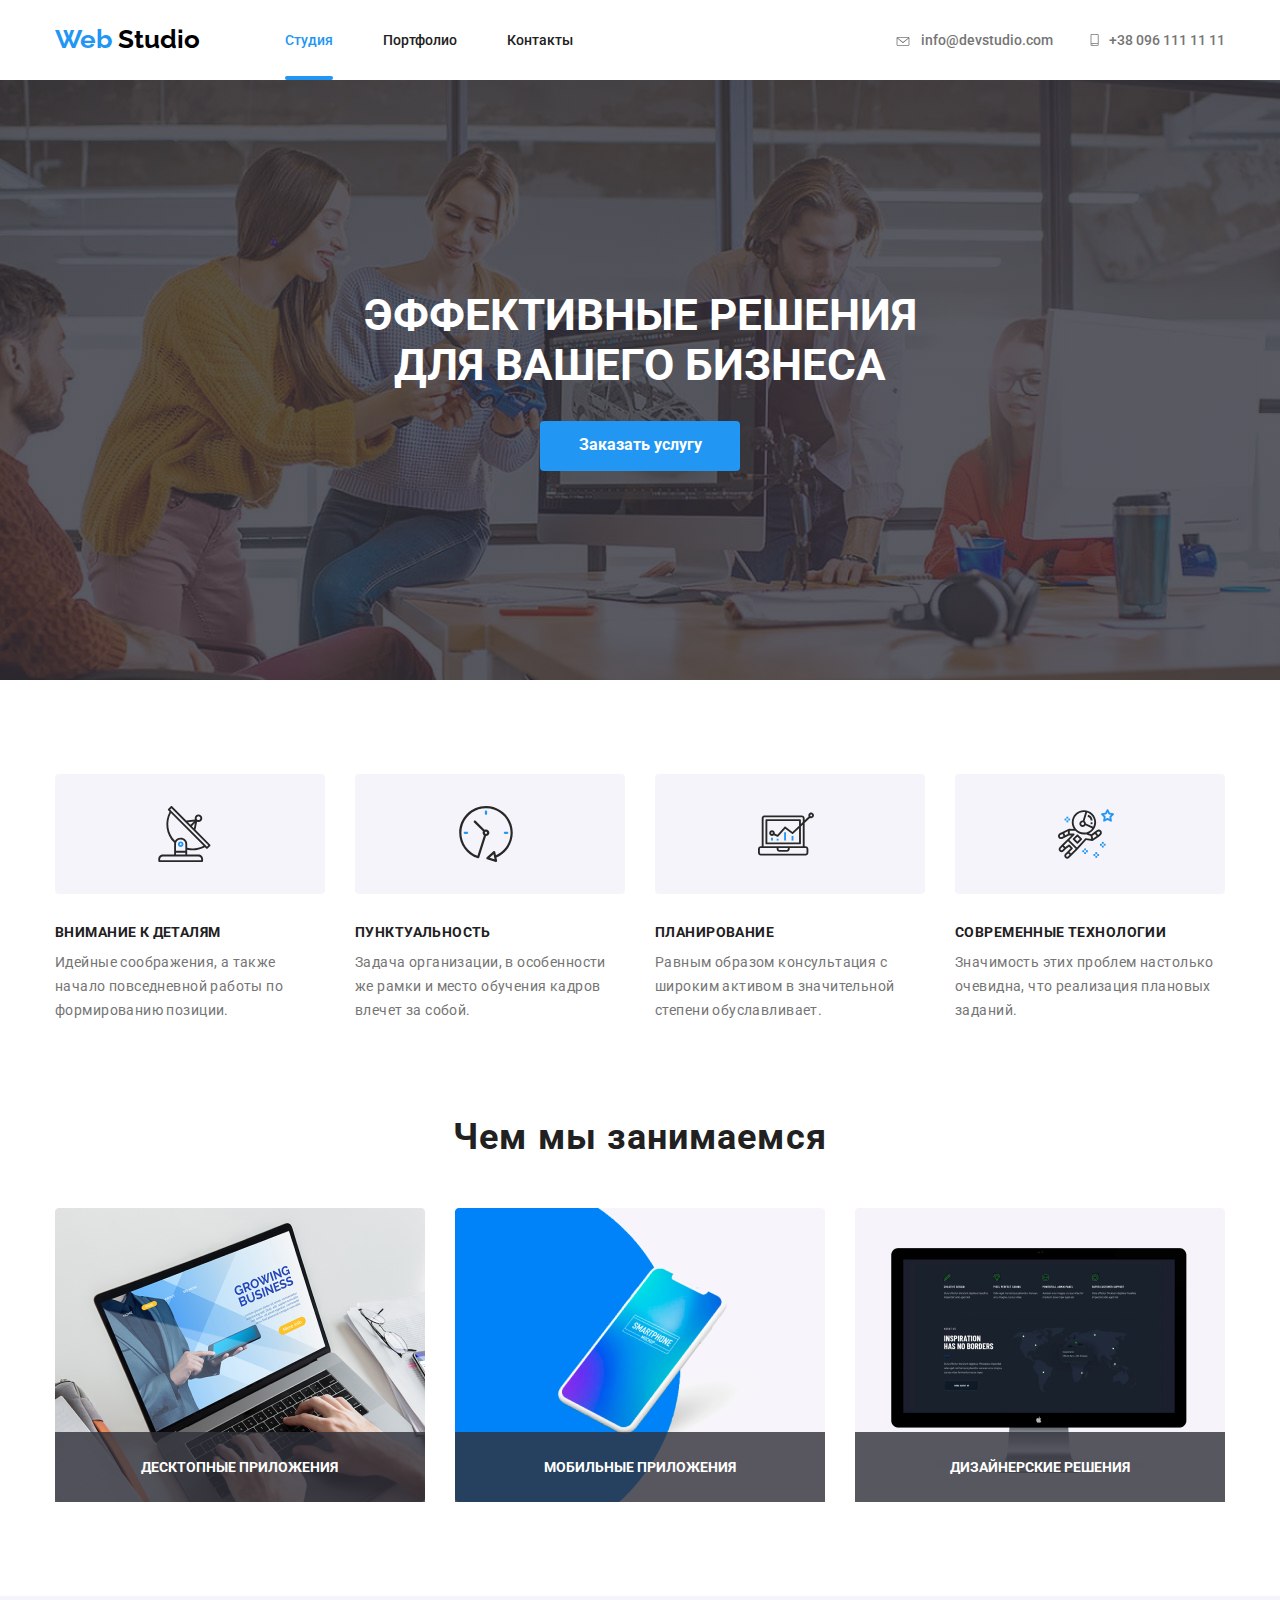
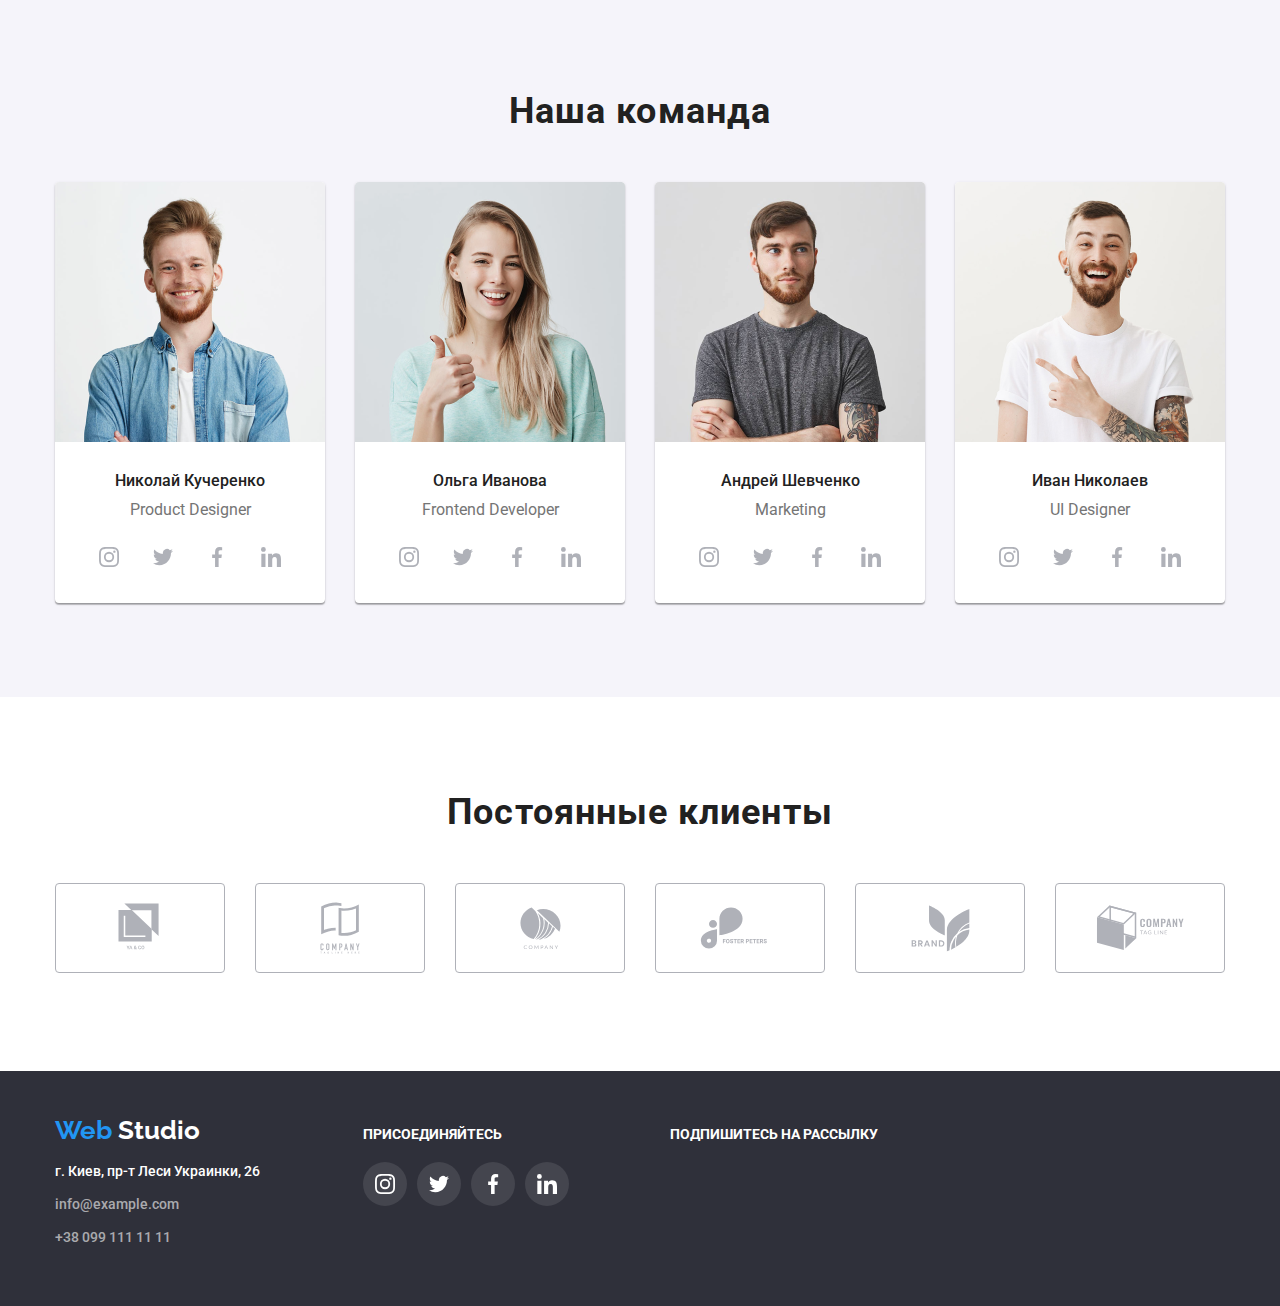
==== index.html @ 74bfdd00 "hw-5" ====
<!DOCTYPE html>
<html lang="en">
  <head>
    <meta charset="UTF-8" />
    <meta name="viewport" content="width=device-width, initial-scale=1.0" />
    <title>Web Studio v.1</title>
    <link rel="stylesheet" href="./css/normalize.css" />
    <link rel="stylesheet" href="./css/styles.css" />
    <link
      href="https://fonts.googleapis.com/css2?family=Raleway:wght@700&family=Roboto:wght@400;500;700&display=swap"
      rel="stylesheet"
    />
  </head>
  <body>
    <header>
      <div class="container">
        <a class="logo" href="./index.html">Web <span>Studio</span></a>
        <nav>
          <ul class="header-menu-list">
            <li class="header-menu-listitem">
              <a class="actual-page" href="./index.html">Студия</a>
            </li>
            <li class="header-menu-listitem">
              <a href="./portfolio.html">Портфолио</a>
            </li>
            <li class="header-menu-listitem"><a href="">Контакты</a></li>
          </ul>
        </nav>
        <address class="header-contacts-list">
          <ul class="header-contacts-list">
            <li class="header-contacts-listitem">
              <a href="mailto:info@devstudio.com"
                ><svg class="header-adress-icon">
                  <use href="./img/sprite.svg#envelope" y="3"></use>
                </svg>
                info@devstudio.com</a
              >
            </li>
            <li class="header-contacts-listitem">
              <a href="tel:+380961111111"
                ><svg class="header-adress-icon">
                  <use href="./img/sprite.svg#smartphone" x="6"></use>
                </svg>
                +38 096 111 11 11</a
              >
            </li>
          </ul>
        </address>
      </div>
    </header>
    <main>
      <section>
        <div class="mainimage">
          <h1>эффективные решения для вашего бизнеса</h1>
          <button>
            Заказать услугу
          </button>
        </div>
      </section>
      <section>
        <h2 class="visually-hidden">Наши преимущества</h2>
        <div class="container container-padding">
          <ul class="our-benefits-list">
            <li class="our-benefits-listitem">
              <div>
                <svg class="our-benefits-icon">
                  <use href="./img/sprite.svg#antenna1"></use>
                </svg>
              </div>
              <h3>Внимание к деталям</h3>
              <p>
                Идейные соображения, а также начало повседневной работы по
                формированию позиции.
              </p>
            </li>
            <li class="our-benefits-listitem">
              <div>
                <svg class="our-benefits-icon">
                  <use href="./img/sprite.svg#clock1"></use>
                </svg>
              </div>
              <h3>Пунктуальность</h3>
              <p>
                Задача организации, в особенности же рамки и место обучения
                кадров влечет за собой.
              </p>
            </li>
            <li class="our-benefits-listitem">
              <div>
                <svg class="our-benefits-icon">
                  <use href="./img/sprite.svg#diagram1"></use>
                </svg>
              </div>
              <h3>Планирование</h3>
              <p>
                Равным образом консультация с широким активом в значительной
                степени обуславливает.
              </p>
            </li>
            <li class="our-benefits-listitem">
              <div>
                <svg class="our-benefits-icon">
                  <use href="./img/sprite.svg#astronaut1"></use>
                </svg>
              </div>
              <h3>Современные технологии</h3>
              <p>
                Значимость этих проблем настолько очевидна, что реализация
                плановых заданий.
              </p>
            </li>
          </ul>
        </div>
      </section>
      <section>
        <div class="container container-padding cropped-container">
          <h2>Чем мы занимаемся</h2>
          <ul class="what-we-do-list">
            <li class="what-we-do-list-item">
              <h3 class="what-we-do-list-header">Десктопные приложения</h3>
            </li>
            <li class="what-we-do-list-item">
              <h3 class="what-we-do-list-header">Мобильные приложения</h3>
            </li>
            <li class="what-we-do-list-item">
              <h3 class="what-we-do-list-header">Дизайнерские решения</h3>
            </li>
          </ul>
        </div>
      </section>
      <section class="our-team-section">
        <div class="container container-padding">
          <h2>Наша команда</h2>
          <ul class="our-team-list">
            <li class="our-team-list-item">
              <img src="./img/our-team-img-1.png" alt="Николай Кучеренко" />
              <h4 class="our-team-list-name">Николай Кучеренко</h4>
              <p class="our-team-list-role">Product Designer</p>
              <ul class="our-team-list-item-social">
                <li>
                  <a href="" class="social">
                    <svg class="our-team-social-icon">
                      <use href="./img/sprite.svg#instagram"></use>
                    </svg>
                  </a>
                </li>
                <li>
                  <a href="" class="social">
                    <svg class="our-team-social-icon">
                      <use href="./img/sprite.svg#twitter"></use>
                    </svg>
                  </a>
                </li>
                <li>
                  <a href="" class="social">
                    <svg class="our-team-social-icon">
                      <use href="./img/sprite.svg#facebook"></use>
                    </svg>
                  </a>
                </li>
                <li>
                  <a href="" class="social">
                    <svg class="our-team-social-icon">
                      <use href="./img/sprite.svg#linkedin"></use>
                    </svg>
                  </a>
                </li>
              </ul>
            </li>
            <li class="our-team-list-item">
              <img src="./img/our-team-img-2.png" alt="Ольга Иванова" />
              <h4 class="our-team-list-name">Ольга Иванова</h4>
              <p class="our-team-list-role">Frontend Developer</p>
              <ul class="our-team-list-item-social">
                <li>
                  <a href="" class="social">
                    <svg class="our-team-social-icon">
                      <use href="./img/sprite.svg#instagram"></use>
                    </svg>
                  </a>
                </li>
                <li>
                  <a href="" class="social">
                    <svg class="our-team-social-icon">
                      <use href="./img/sprite.svg#twitter"></use>
                    </svg>
                  </a>
                </li>
                <li>
                  <a href="" class="social">
                    <svg class="our-team-social-icon">
                      <use href="./img/sprite.svg#facebook"></use>
                    </svg>
                  </a>
                </li>
                <li>
                  <a href="" class="social">
                    <svg class="our-team-social-icon">
                      <use href="./img/sprite.svg#linkedin"></use>
                    </svg>
                  </a>
                </li>
              </ul>
            </li>
            <li class="our-team-list-item">
              <img src="./img/our-team-img-3.png" alt="Андрей Шевченко" />
              <h4 class="our-team-list-name">Андрей Шевченко</h4>
              <p class="our-team-list-role">Marketing</p>
              <ul class="our-team-list-item-social">
                <li>
                  <a href="" class="social">
                    <svg class="our-team-social-icon">
                      <use href="./img/sprite.svg#instagram"></use>
                    </svg>
                  </a>
                </li>
                <li>
                  <a href="" class="social">
                    <svg class="our-team-social-icon">
                      <use href="./img/sprite.svg#twitter"></use>
                    </svg>
                  </a>
                </li>
                <li>
                  <a href="" class="social">
                    <svg class="our-team-social-icon">
                      <use href="./img/sprite.svg#facebook"></use>
                    </svg>
                  </a>
                </li>
                <li>
                  <a href="" class="social">
                    <svg class="our-team-social-icon">
                      <use href="./img/sprite.svg#linkedin"></use>
                    </svg>
                  </a>
                </li>
              </ul>
            </li>
            <li class="our-team-list-item">
              <img src="./img/our-team-img-4.png" alt="Иван Николаев" />
              <h4 class="our-team-list-name">Иван Николаев</h4>
              <p class="our-team-list-role">UI Designer</p>
              <ul class="our-team-list-item-social">
                <li>
                  <a href="" class="social">
                    <svg class="our-team-social-icon">
                      <use href="./img/sprite.svg#instagram"></use>
                    </svg>
                  </a>
                </li>
                <li>
                  <a href="" class="social">
                    <svg class="our-team-social-icon">
                      <use href="./img/sprite.svg#twitter"></use>
                    </svg>
                  </a>
                </li>
                <li>
                  <a href="" class="social">
                    <svg class="our-team-social-icon">
                      <use href="./img/sprite.svg#facebook"></use>
                    </svg>
                  </a>
                </li>
                <li>
                  <a href="" class="social">
                    <svg class="our-team-social-icon">
                      <use href="./img/sprite.svg#linkedin"></use>
                    </svg>
                  </a>
                </li>
              </ul>
            </li>
          </ul>
        </div>
      </section>
      <section>
        <div class="container container-padding">
          <h2>Постоянные клиенты</h2>
          <ul class="our-clients-list">
            <li class="our-clients-listitem">
              <a href="">
                <svg class="our-clients-icon">
                  <use href="./img/sprite.svg#Client1"></use>
                </svg>
              </a>
            </li>
            <li class="our-clients-listitem">
              <a href="">
                <svg class="our-clients-icon">
                  <use href="./img/sprite.svg#Client2"></use>
                </svg>
              </a>
            </li>
            <li class="our-clients-listitem">
              <a href="">
                <svg class="our-clients-icon">
                  <use href="./img/sprite.svg#Client3"></use>
                </svg>
              </a>
            </li>
            <li class="our-clients-listitem">
              <a href="">
                <svg class="our-clients-icon">
                  <use href="./img/sprite.svg#Client4"></use>
                </svg>
              </a>
            </li>
            <li class="our-clients-listitem">
              <a href="">
                <svg class="our-clients-icon">
                  <use href="./img/sprite.svg#Client5"></use>
                </svg>
              </a>
            </li>
            <li class="our-clients-listitem">
              <a href="">
                <svg class="our-clients-icon">
                  <use href="./img/sprite.svg#Client6"></use>
                </svg>
              </a>
            </li>
          </ul>
        </div>
      </section>
    </main>
    <footer>
      <div class="container">
        <div class="footer-list">
          <div>
            <a class="footer-logo" href="./index.html"
              >Web <span>Studio</span></a
            >
            <address>
              <ul class="footer-contacts-list">
                <li>г. Киев, пр-т Леси Украинки, 26</li>
                <li><a href="mailto:info@example.com">info@example.com</a></li>
                <li><a href="tel:+380991111111">+38 099 111 11 11</a></li>
              </ul>
            </address>
          </div>
          <div>
            <p class="footer-list-item">присоединяйтесь</p>
            <ul class="footer-social">
              <li>
                <a href="" class="social">
                  <svg class="footer-icon">
                    <use href="./img/sprite.svg#instagram"></use>
                  </svg>
                </a>
              </li>
              <li>
                <a href="" class="social">
                  <svg class="footer-icon">
                    <use href="./img/sprite.svg#twitter"></use>
                  </svg>
                </a>
              </li>
              <li>
                <a href="" class="social">
                  <svg class="footer-icon">
                    <use href="./img/sprite.svg#facebook"></use>
                  </svg>
                </a>
              </li>
              <li>
                <a href="" class="social">
                  <svg class="footer-icon">
                    <use href="./img/sprite.svg#linkedin"></use>
                  </svg>
                </a>
              </li>
            </ul>
          </div>
          <div>
            <p class="footer-list-item">Подпишитесь на рассылку</p>
          </div>
        </div>
      </div>
    </footer>
  </body>
</html>
---- css/styles.css ----
:root {
  --main-color: #2196f3;
  --black-color: #000000;
  --icon-black-color: #282828;
  --white-color: #ffffff;
  --text-color: #757575;
  --title-color: #212121;
  --social-icon-color: #afb1b8;
  --overlay-color: rgba(47, 48, 58, 0.8);
  --transition-fuction: 2s cubic-bezier(0.4, 0, 0.2, 1);
}
* {
  padding: 0px;
  margin: 0px;
}
a {
  text-decoration: none;
}
li {
  list-style: none;
}
img {
  display: block;
}
header > div {
  display: flex;
  align-items: center;
}
.header-adress-icon {
  margin-right: 10px;
  width: 16px;
  height: 16px;
}
.logo {
  color: var(--main-color);
  font-family: "Raleway", sans-serif;
  font-weight: 700;
  font-size: 26px;
}
.logo > span {
  color: var(--black-color);
}
.header-menu-list {
  display: flex;
  margin-left: 85px;
}
.header-menu-listitem {
  display: block;
}
.header-menu-list a {
  color: var(--title-color);
  font-family: "Roboto", sans-serif;
  font-weight: 500;
  font-size: 14px;
  transition: var(--transition-fuction);
  position: relative;
  display: flex;
  padding: 32px 0px;
}
.header-menu-list :not(:first-child) {
  margin-left: 50px;
}
.header-menu-list a:hover,
.header-menu-list a:focus {
  color: var(--main-color);
}
.header-menu-list .actual-page {
  color: var(--main-color);
}
.actual-page:after {
  content: "";
  width: 100%;
  background: var(--main-color);
  border-radius: 2px;
  height: 4px;
  position: absolute;
  bottom: 0px;
}
.header-contacts-list {
  display: flex;
  margin-left: auto;
}
.header-contacts-list a {
  color: var(--text-color);
  font-family: "Roboto", sans-serif;
  font-weight: 500;
  font-size: 14px;
  font-style: normal;
  transition: var(--transition-fuction);
  fill: var(--text-color);
}
.header-adress-icon {
  width: 16px;
  height: 12px;
}
.header-contacts-list a:hover,
.header-contacts-list a:focus {
  color: var(--main-color);
  fill: var(--main-color);
}
.header-contacts-list li:not(:first-child) {
  margin-left: 30px;
}
.header-contacts-listitem a {
  display: flex;
  align-items: center;
}
.container {
  width: 1170px;
  margin: 0px auto 0px;
}
.container-padding {
  padding: 94px 0px 94px;
}
.mainimage {
  background: linear-gradient(var(--overlay-color), var(--overlay-color)),
    url("../img/Header-img-condensed.jpg") no-repeat center;
  display: flex;
  flex-direction: column;
  align-items: center;
  justify-content: center;
  height: 600px;
  max-width: 1600px;
  margin-right: auto;
  margin-left: auto;
}
h1 {
  color: var(--white-color);
  font-family: "Roboto", sans-serif;
  font-weight: 700;
  font-size: 44px;
  text-transform: uppercase;
  margin-bottom: 30px;
  width: 650px;
  text-align: center;
}
.mainimage > button {
  background-color: var(--main-color);
  color: var(--white-color);
  font-family: "Roboto", sans-serif;
  font-weight: 700;
  font-size: 16px;
  width: 200px;
  height: 50px;
  border-width: 0px;
  border-radius: 4px;
}
.our-benefits-list {
  color: var(--text-color);
  font-family: "Roboto", sans-serif;
  font-weight: 400;
  font-size: 14px;
  letter-spacing: 0.03em;
  display: flex;
}
.our-benefits-listitem {
  width: calc((100% - 30px * 3) / 4);
}
.our-benefits-listitem div {
  display: flex;
  justify-content: center;
  align-items: center;
  background-color: #f5f4fa;
  border-radius: 4px;
  height: 120px;
}
.our-benefits-listitem:not(:last-child) {
  margin-right: 30px;
}
.our-benefits-listitem p {
  line-height: 24px;
}
.our-benefits-list h3 {
  color: var(--title-color);
  font-family: "Roboto", sans-serif;
  font-weight: 700;
  font-size: 14px;
  text-transform: uppercase;
  margin-top: 30px;
  margin-bottom: 10px;
}
.our-benefits-icon {
  width: 64px;
  height: 64px;
}
section h2 {
  color: var(--title-color);
  font-family: "Roboto", sans-serif;
  font-weight: 700;
  font-size: 36px;
  margin-bottom: 50px;
  line-height: 42px;
  text-align: center;
  letter-spacing: 0.03em;
}
.cropped-container {
  padding-top: 0px;
}
.what-we-do-list {
  display: flex;
}
.what-we-do-list-item {
  width: calc((100% - 30px * 2) / 3);
  display: flex;
  align-items: flex-end;
  height: 294px;
}
.what-we-do-list-item:nth-child(1) {
  background: url("../img/img1.jpg") no-repeat;
}
.what-we-do-list-item:nth-child(2) {
  background: url("../img/img2.jpg") no-repeat;
}
.what-we-do-list-item:nth-child(3) {
  background: url("../img/img3.jpg") no-repeat;
}
.what-we-do-list-item:not(:last-child) {
  margin-right: 30px;
}
.what-we-do-list-header {
  color: var(--white-color);
  font-family: "Roboto", sans-serif;
  font-weight: 700;
  font-size: 14px;
  text-transform: uppercase;
  text-align: center;
  line-height: 70px;
  background-color: var(--overlay-color);
  flex-basis: 100%;
}
.our-team-section {
  background-color: #f5f4fa;
}
.our-team h2 {
  margin-top: 0px;
  padding-top: 94px;
  margin-bottom: 50;
  line-height: 42px;
  text-align: center;
  letter-spacing: 0.03em;
}
.our-team-list,
.our-team-list-item-social {
  display: flex;
}
.our-team-list-item {
  width: calc((100% - 30px * 3) / 4);
  background-color: var(--white-color);
  box-shadow: 0px 2px 1px rgba(0, 0, 0, 0.2), 0px 1px 1px rgba(0, 0, 0, 0.14),
    0px 1px 3px rgba(0, 0, 0, 0.12);
  border-radius: 4px;
}
.our-team-list-item:not(:last-child) {
  margin-right: 30px;
}
.our-team-list-item h4 {
  color: var(--title-color);
  font-family: "Roboto", sans-serif;
  font-weight: 500;
  font-size: 16px;
  margin: 30px 0px 0px;
  text-align: center;
}
.our-team-list-item img {
  width: 100%;
}
.our-team-list-item p {
  color: var(--text-color);
  font-family: "Roboto", sans-serif;
  font-weight: 400;
  font-size: 16px;
  margin: 10px 0px 0px;
  text-align: center;
}
.our-team-list-item-social {
  justify-content: space-between;
  padding: 16px 32px 24px;
}
.our-team-social-icon,
.footer-icon {
  height: 44px;
  width: 44px;
}
.social {
  display: block;
  height: 44px;
  fill: var(--social-icon-color);
  border-radius: 50%;
  transition: var(--transition-fuction);
}
.social:hover,
.social:focus {
  fill: var(--white-color);
  background: var(--main-color);
}
.our-clients h2 {
  padding-top: 94px;
  margin-top: 0px;
  margin-bottom: 50px;
  line-height: 42px;
  text-align: center;
  letter-spacing: 0.03em;
}
.our-clients-list {
  display: flex;
}
.our-clients-listitem:not(:last-child) {
  margin-right: 30px;
}
.our-clients-listitem {
  width: calc((100% - 30px * 5) / 6);
}
.our-clients-icon:hover,
.our-clients-icon:focus {
  fill: var(--main-color);
  border-color: var(--main-color);
}
.our-clients-icon {
  width: 170px;
  height: 90px;
  fill: var(--social-icon-color);
  border: 1px solid var(--social-icon-color);
  border-radius: 4px;
  transition: var(--transition-fuction);
}
footer {
  background-color: #2f303a;
  padding: 45px 0px 60px;
}
.footer-list,
.footer-social {
  display: flex;
}
.footer-list {
  align-items: baseline;
}
.footer-social {
  margin-top: 20px;
}
.footer-social a {
  background: rgba(255, 255, 255, 0.1);
  fill: var(--white-color);
}
.footer-social > li:not(:last-child) {
  margin-right: 10px;
}
.footer-list > div:not(:last-child) {
  width: calc((100% - 60px) / 4);
  margin-right: 30px;
}
.footer-list > div:last-child {
  width: calc((100% - 60px) / 2);
}
.footer-logo {
  color: var(--main-color);
  font-family: "Raleway", sans-serif;
  font-weight: 700;
  font-size: 26px;
}
.footer-logo > span {
  color: var(--white-color);
}
.footer-contacts-list a {
  color: var(--white-color);
  font-family: "Roboto", sans-serif;
  font-weight: 500;
  font-size: 14px;
  font-style: normal;
}
.footer-contacts-list li {
  color: var(--white-color);
  font-family: "Roboto", sans-serif;
  font-weight: 500;
  font-size: 14px;
  font-style: normal;
  padding-top: 17px;
}
.footer-contacts-list li:not(:first-child) a {
  color: rgba(255, 255, 255, 0.6);
}
.footer-list-item {
  color: var(--white-color);
  font-family: "Roboto", sans-serif;
  font-weight: 700;
  font-size: 14px;
  text-transform: uppercase;
}
.visually-hidden {
  position: absolute;
  width: 1px;
  height: 1px;
  margin: -1px;
  border: 0;
  padding: 0;
  clip: rect(0 0 0 0);
  overflow: hidden;
}
.secondari-nav {
  padding: 0px 400px 50px;
}
.secondari-nav-list {
  display: flex;
  justify-content: center;
}
.secondary-nav-listitem:not(:last-child) {
  margin-right: 8px;
}
.secondary-nav-listitem a {
  display: inline-block;
  font-family: "Roboto", sans-serif;
  font-weight: 500;
  font-size: 16px;
  line-height: 38px;
  height: 38px;
  background-color: #f5f4fa;
  border-radius: 4px;
  padding: 0px 22px 0px;
  color: var(--title-color);
  transition: var(--transition-fuction);
}
.secondary-nav-listitem a:hover,
.secondary-nav-listitem a:focus {
  background-color: var(--main-color);
  color: var(--white-color);
}
.portfolio {
  padding: 94px 0px 94px;
  border-top: 1px solid #ececec;
}
.portfolio-list {
  display: flex;
  flex-wrap: wrap;
}
.portfolio-list li {
  width: calc((100% - 60px) / 3);
  border: 1px solid #eeeeee;
  margin-bottom: 30px;
}
.portfolio-list > li:not(:nth-child(3n)) {
  margin-right: 30px;
}
.portfolio-list > li:nth-last-child(-n + 3) {
  margin-bottom: 0px;
}
.portfolio-listitem {
  position: relative;
  overflow: hidden;
  transition: var(--transition-fuction);
}
.hover-text {
  background: rgba(33, 150, 243, 0.9);
  color: var(--white-color);
  font-family: "Roboto", sans-serif;
  font-weight: 400;
  font-size: 18px;
  line-height: 28px;
  height: 100%;
  padding: 63px 24px;
  margin-top: 294px;
  position: absolute;
  z-index: 0;
  transition: var(--transition-fuction);
}
.portfolio-listitem:hover,
.portfolio-listitem:focus {
  box-shadow: 1px 4px 6px rgba(0, 0, 0, 0.16), 0px 4px 4px rgba(0, 0, 0, 0.06),
    0px 1px 1px rgba(0, 0, 0, 0.12);
}
.portfolio-listitem:hover .hover-text,
.portfolio-listitem:focus .hover-text {
  margin-top: 0px;
}
.portfolio-listitem-div {
  padding: 20px 24px 20px;
  position: relative;
  background: var(--white-color);
  z-index: 1;
}
.portfolio-listitem-div > h4 {
  color: var(--title-color);
  font-family: "Roboto", sans-serif;
  font-weight: 700;
  font-size: 18px;
  line-height: 36px;
}
.portfolio-listitem-div > h4 + p {
  color: var(--text-color);
  font-family: "Roboto", sans-serif;
  font-weight: 400;
  font-size: 16px;
  line-height: 30px;
  margin-top: 4px;
}
.portfolio-listitem img {
  width: 100%;
}
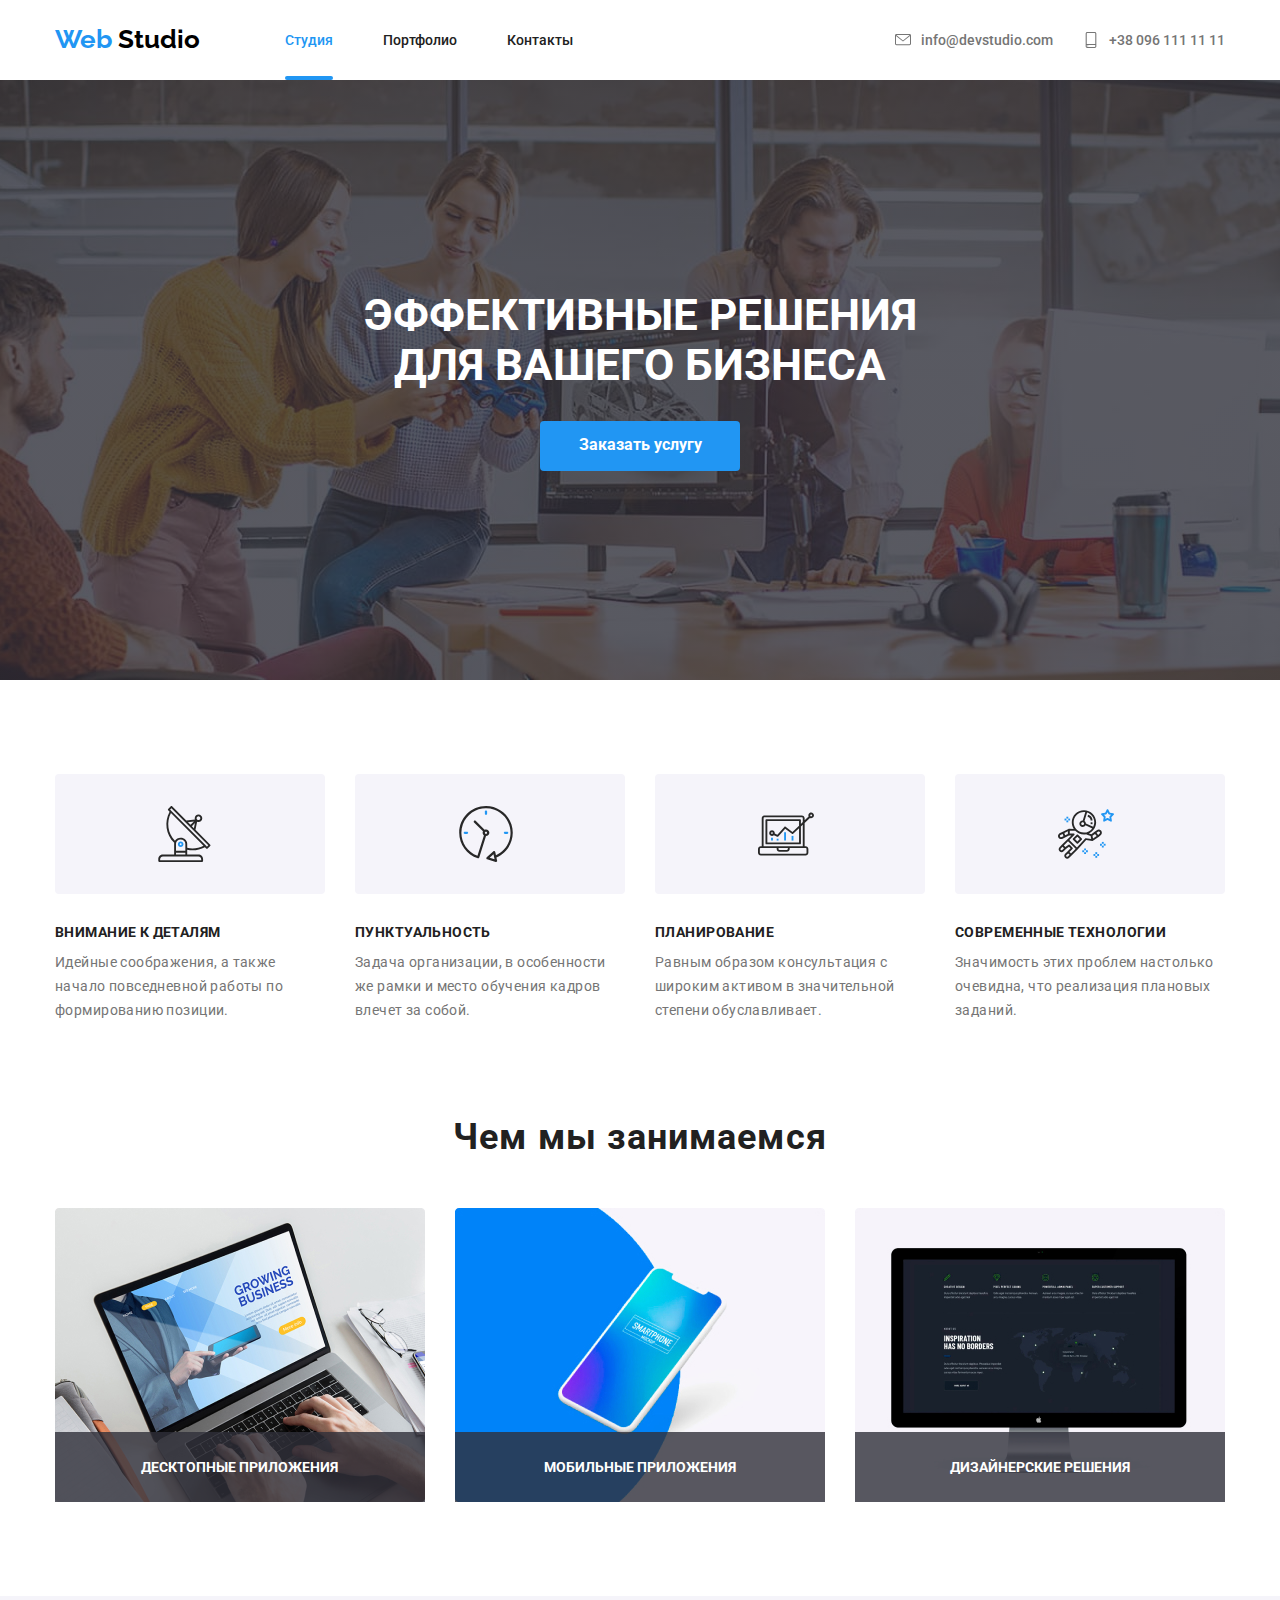
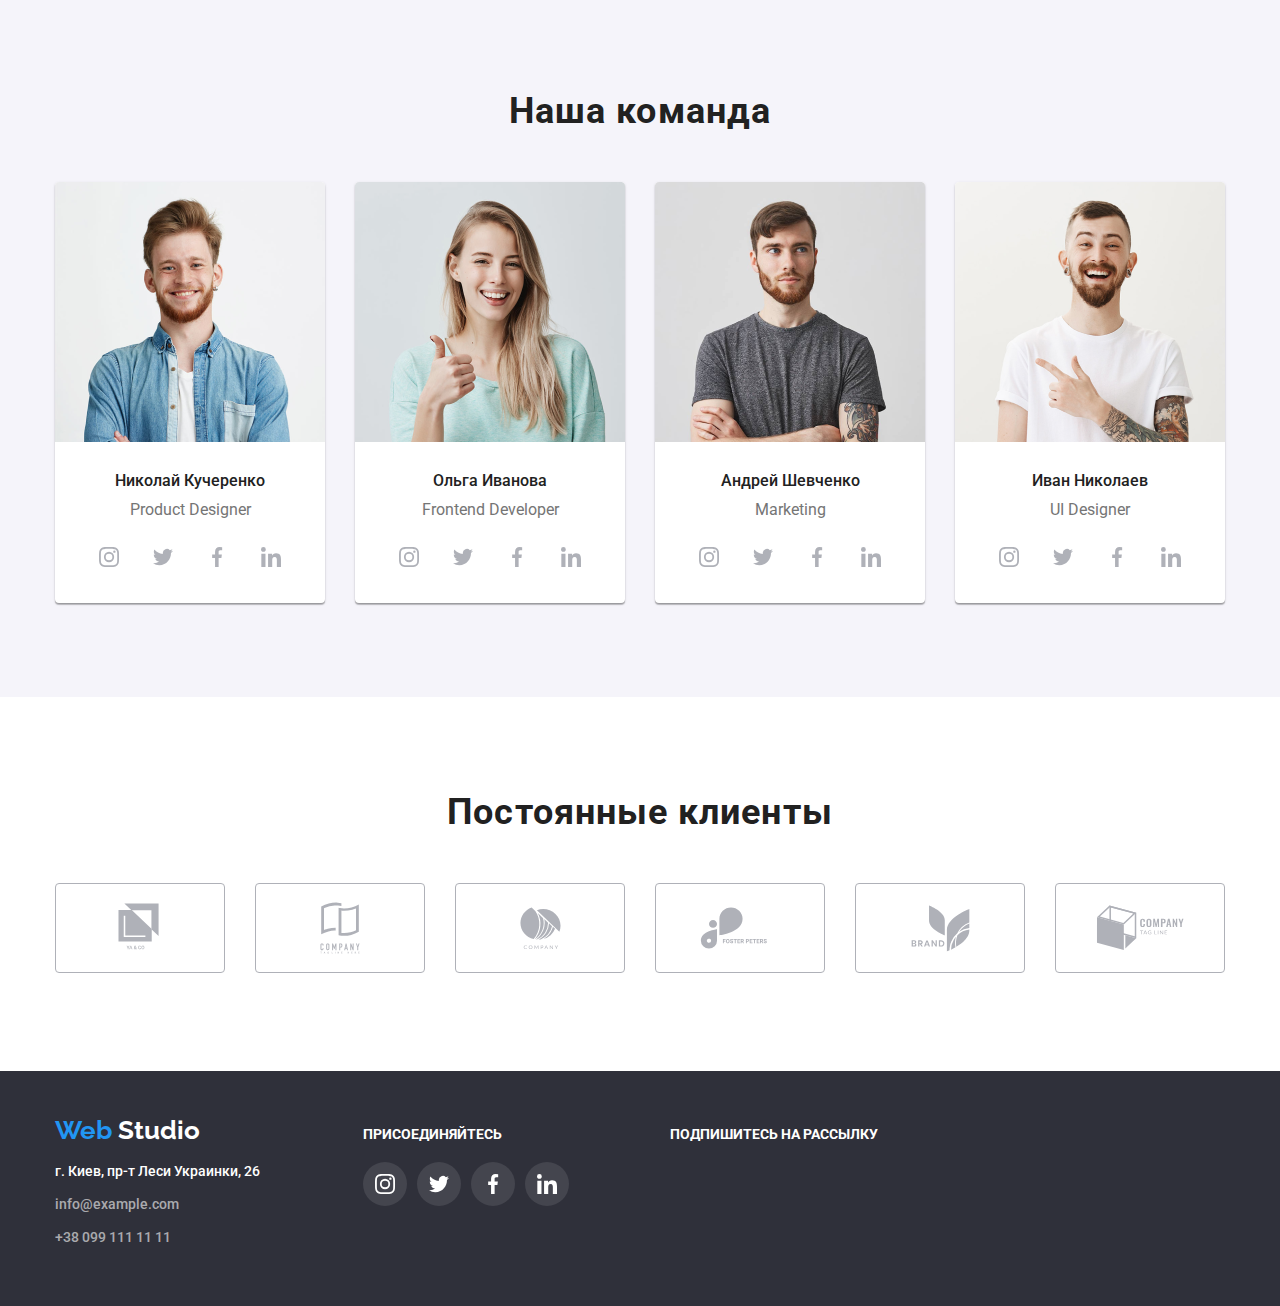
==== commit d2db257a: "transition-minor-bugs" ====
--- a/index.html
+++ b/index.html
@@ -31,7 +31,7 @@
             <li class="header-contacts-listitem">
               <a href="mailto:info@devstudio.com"
                 ><svg class="header-adress-icon">
-                  <use href="./img/sprite.svg#envelope" y="3"></use>
+                  <use href="./img/sprite.svg#envelope"></use>
                 </svg>
                 info@devstudio.com</a
               >
@@ -39,7 +39,7 @@
             <li class="header-contacts-listitem">
               <a href="tel:+380961111111"
                 ><svg class="header-adress-icon">
-                  <use href="./img/sprite.svg#smartphone" x="6"></use>
+                  <use href="./img/sprite.svg#smartphone"></use>
                 </svg>
                 +38 096 111 11 11</a
               >
--- a/css/styles.css
+++ b/css/styles.css
@@ -7,7 +7,7 @@
   --title-color: #212121;
   --social-icon-color: #afb1b8;
   --overlay-color: rgba(47, 48, 58, 0.8);
-  --transition-fuction: 2s cubic-bezier(0.4, 0, 0.2, 1);
+  --transition-fuction: 250ms cubic-bezier(0.4, 0, 0.2, 1);
 }
 * {
   padding: 0px;
@@ -52,7 +52,7 @@
   font-family: "Roboto", sans-serif;
   font-weight: 500;
   font-size: 14px;
-  transition: var(--transition-fuction);
+  transition: color var(--transition-fuction);
   position: relative;
   display: flex;
   padding: 32px 0px;
@@ -86,12 +86,8 @@
   font-weight: 500;
   font-size: 14px;
   font-style: normal;
-  transition: var(--transition-fuction);
+  transition: color var(--transition-fuction), fill var(--transition-fuction);
   fill: var(--text-color);
-}
-.header-adress-icon {
-  width: 16px;
-  height: 12px;
 }
 .header-contacts-list a:hover,
 .header-contacts-list a:focus {
@@ -286,7 +282,8 @@
   height: 44px;
   fill: var(--social-icon-color);
   border-radius: 50%;
-  transition: var(--transition-fuction);
+  transition: fill var(--transition-fuction),
+    background var(--transition-fuction);
 }
 .social:hover,
 .social:focus {
@@ -321,7 +318,8 @@
   fill: var(--social-icon-color);
   border: 1px solid var(--social-icon-color);
   border-radius: 4px;
-  transition: var(--transition-fuction);
+  transition: fill var(--transition-fuction),
+    border-color var(--transition-fuction);
 }
 footer {
   background-color: #2f303a;
@@ -412,15 +410,16 @@
   font-size: 16px;
   line-height: 38px;
   height: 38px;
-  background-color: #f5f4fa;
+  background: #f5f4fa;
   border-radius: 4px;
   padding: 0px 22px 0px;
   color: var(--title-color);
-  transition: var(--transition-fuction);
+  transition: background var(--transition-fuction),
+    color var(--transition-fuction);
 }
 .secondary-nav-listitem a:hover,
 .secondary-nav-listitem a:focus {
-  background-color: var(--main-color);
+  background: var(--main-color);
   color: var(--white-color);
 }
 .portfolio {
@@ -445,7 +444,7 @@
 .portfolio-listitem {
   position: relative;
   overflow: hidden;
-  transition: var(--transition-fuction);
+  transition: box-shadow var(--transition-fuction);
 }
 .hover-text {
   background: rgba(33, 150, 243, 0.9);
@@ -456,10 +455,10 @@
   line-height: 28px;
   height: 100%;
   padding: 63px 24px;
-  margin-top: 294px;
+  top: 294px;
   position: absolute;
   z-index: 0;
-  transition: var(--transition-fuction);
+  transition: top var(--transition-fuction);
 }
 .portfolio-listitem:hover,
 .portfolio-listitem:focus {
@@ -468,7 +467,7 @@
 }
 .portfolio-listitem:hover .hover-text,
 .portfolio-listitem:focus .hover-text {
-  margin-top: 0px;
+  top: 0px;
 }
 .portfolio-listitem-div {
   padding: 20px 24px 20px;
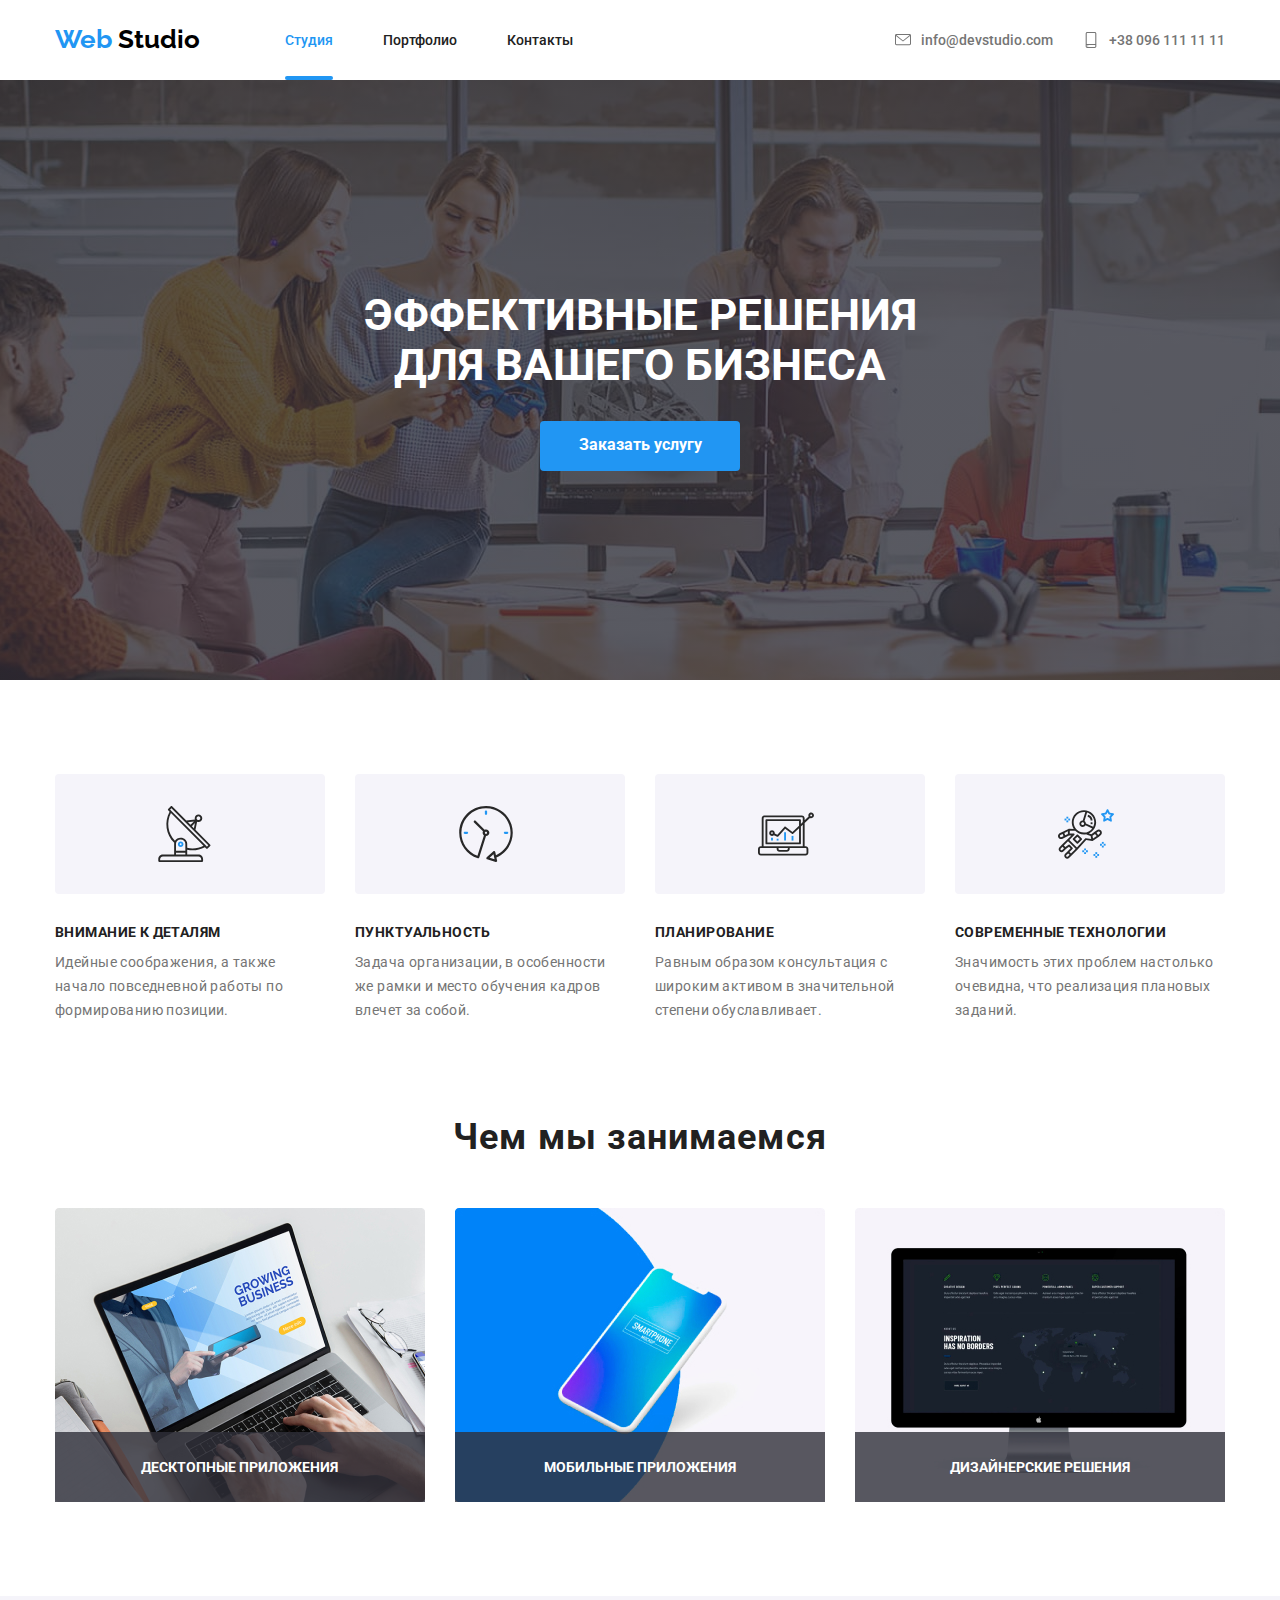
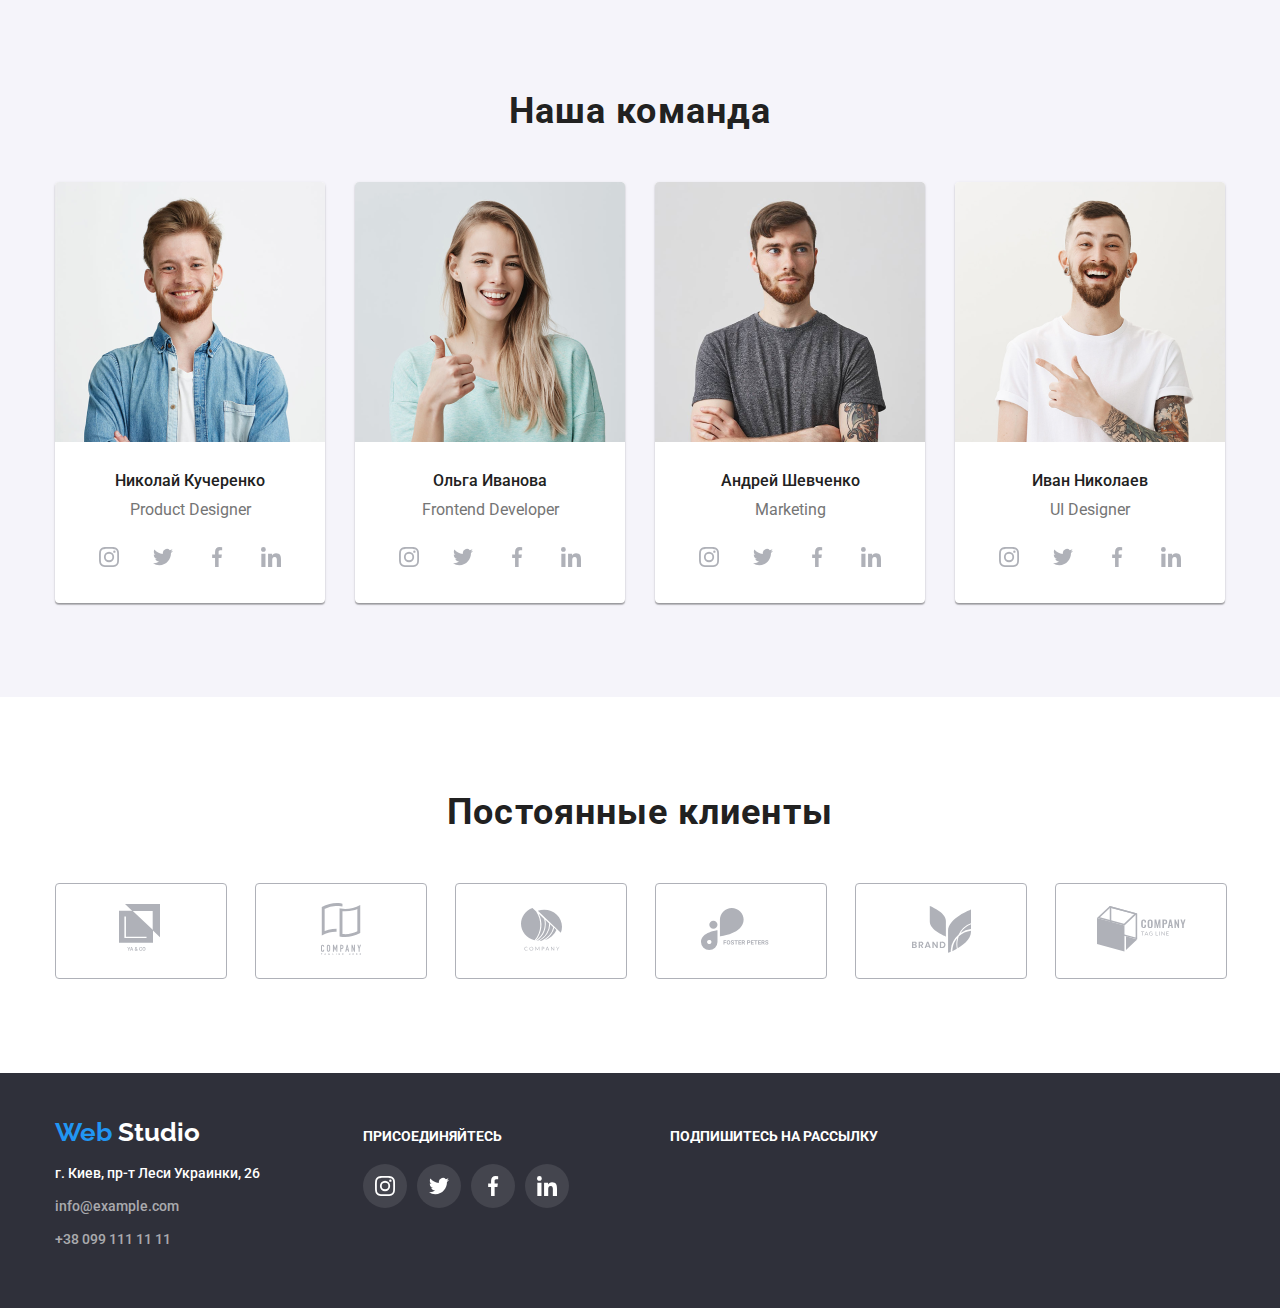
==== commit 41fde13b: "some-fixes" ====
--- a/index.html
+++ b/index.html
@@ -117,12 +117,15 @@
           <h2>Чем мы занимаемся</h2>
           <ul class="what-we-do-list">
             <li class="what-we-do-list-item">
+              <img src="./img/img1.jpg" alt="Изоброжение ноутбука" />
               <h3 class="what-we-do-list-header">Десктопные приложения</h3>
             </li>
             <li class="what-we-do-list-item">
+              <img src="./img/img2.jpg" alt="Изоброжение смартфона" />
               <h3 class="what-we-do-list-header">Мобильные приложения</h3>
             </li>
             <li class="what-we-do-list-item">
+              <img src="./img/img3.jpg" alt="Изоброжение сайта" />
               <h3 class="what-we-do-list-header">Дизайнерские решения</h3>
             </li>
           </ul>
--- a/css/styles.css
+++ b/css/styles.css
@@ -196,19 +196,8 @@
   display: flex;
 }
 .what-we-do-list-item {
+  position: relative;
   width: calc((100% - 30px * 2) / 3);
-  display: flex;
-  align-items: flex-end;
-  height: 294px;
-}
-.what-we-do-list-item:nth-child(1) {
-  background: url("../img/img1.jpg") no-repeat;
-}
-.what-we-do-list-item:nth-child(2) {
-  background: url("../img/img2.jpg") no-repeat;
-}
-.what-we-do-list-item:nth-child(3) {
-  background: url("../img/img3.jpg") no-repeat;
 }
 .what-we-do-list-item:not(:last-child) {
   margin-right: 30px;
@@ -222,7 +211,9 @@
   text-align: center;
   line-height: 70px;
   background-color: var(--overlay-color);
-  flex-basis: 100%;
+  width: 100%;
+  position: absolute;
+  bottom: 0px;
 }
 .our-team-section {
   background-color: #f5f4fa;
@@ -307,19 +298,22 @@
 .our-clients-listitem {
   width: calc((100% - 30px * 5) / 6);
 }
-.our-clients-icon:hover,
-.our-clients-icon:focus {
+.our-clients-listitem a:hover,
+.our-clients-listitem a:focus {
   fill: var(--main-color);
   border-color: var(--main-color);
 }
-.our-clients-icon {
-  width: 170px;
-  height: 90px;
+.our-clients-listitem a {
+  display: inline-block;
   fill: var(--social-icon-color);
   border: 1px solid var(--social-icon-color);
   border-radius: 4px;
   transition: fill var(--transition-fuction),
     border-color var(--transition-fuction);
+}
+.our-clients-icon {
+  width: 170px;
+  height: 90px;
 }
 footer {
   background-color: #2f303a;
@@ -432,7 +426,6 @@
 }
 .portfolio-list li {
   width: calc((100% - 60px) / 3);
-  border: 1px solid #eeeeee;
   margin-bottom: 30px;
 }
 .portfolio-list > li:not(:nth-child(3n)) {
@@ -442,8 +435,10 @@
   margin-bottom: 0px;
 }
 .portfolio-listitem {
+  display: inline-block;
   position: relative;
   overflow: hidden;
+  border: 1px solid #eeeeee;
   transition: box-shadow var(--transition-fuction);
 }
 .hover-text {
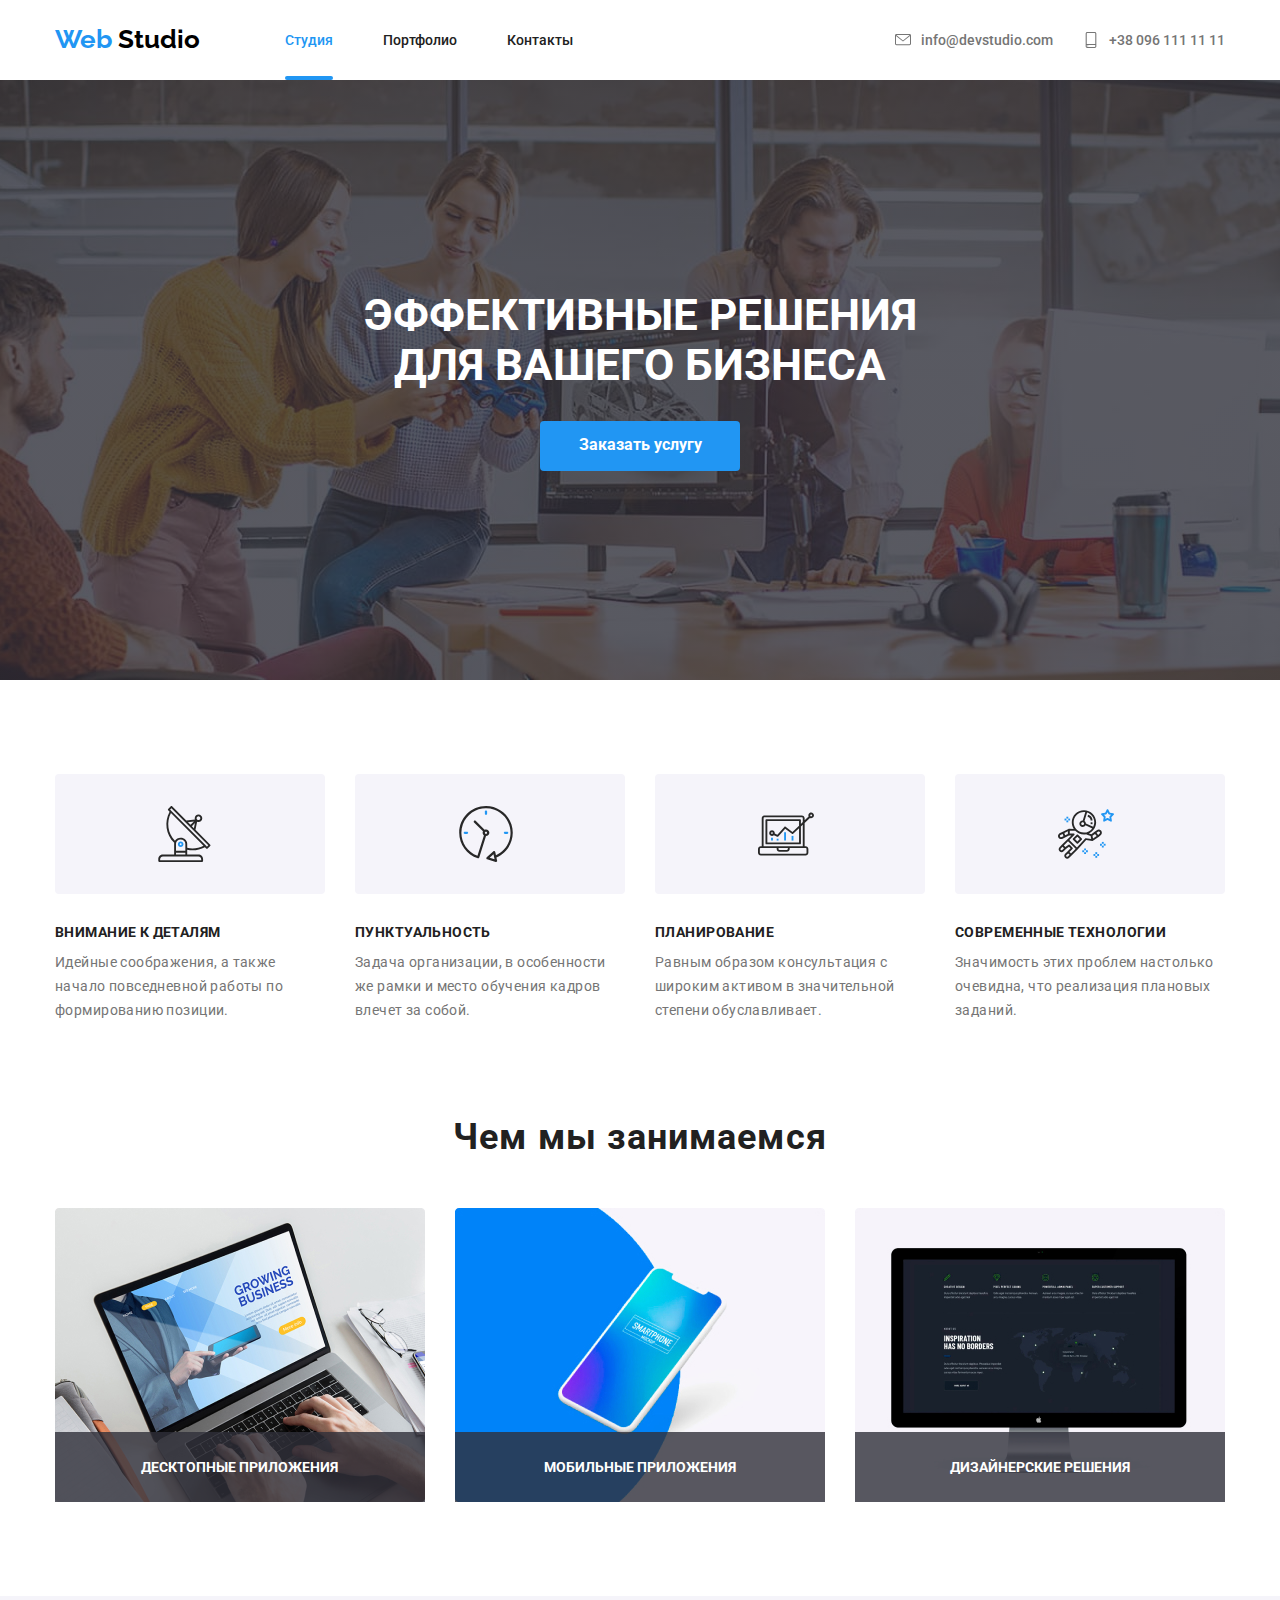
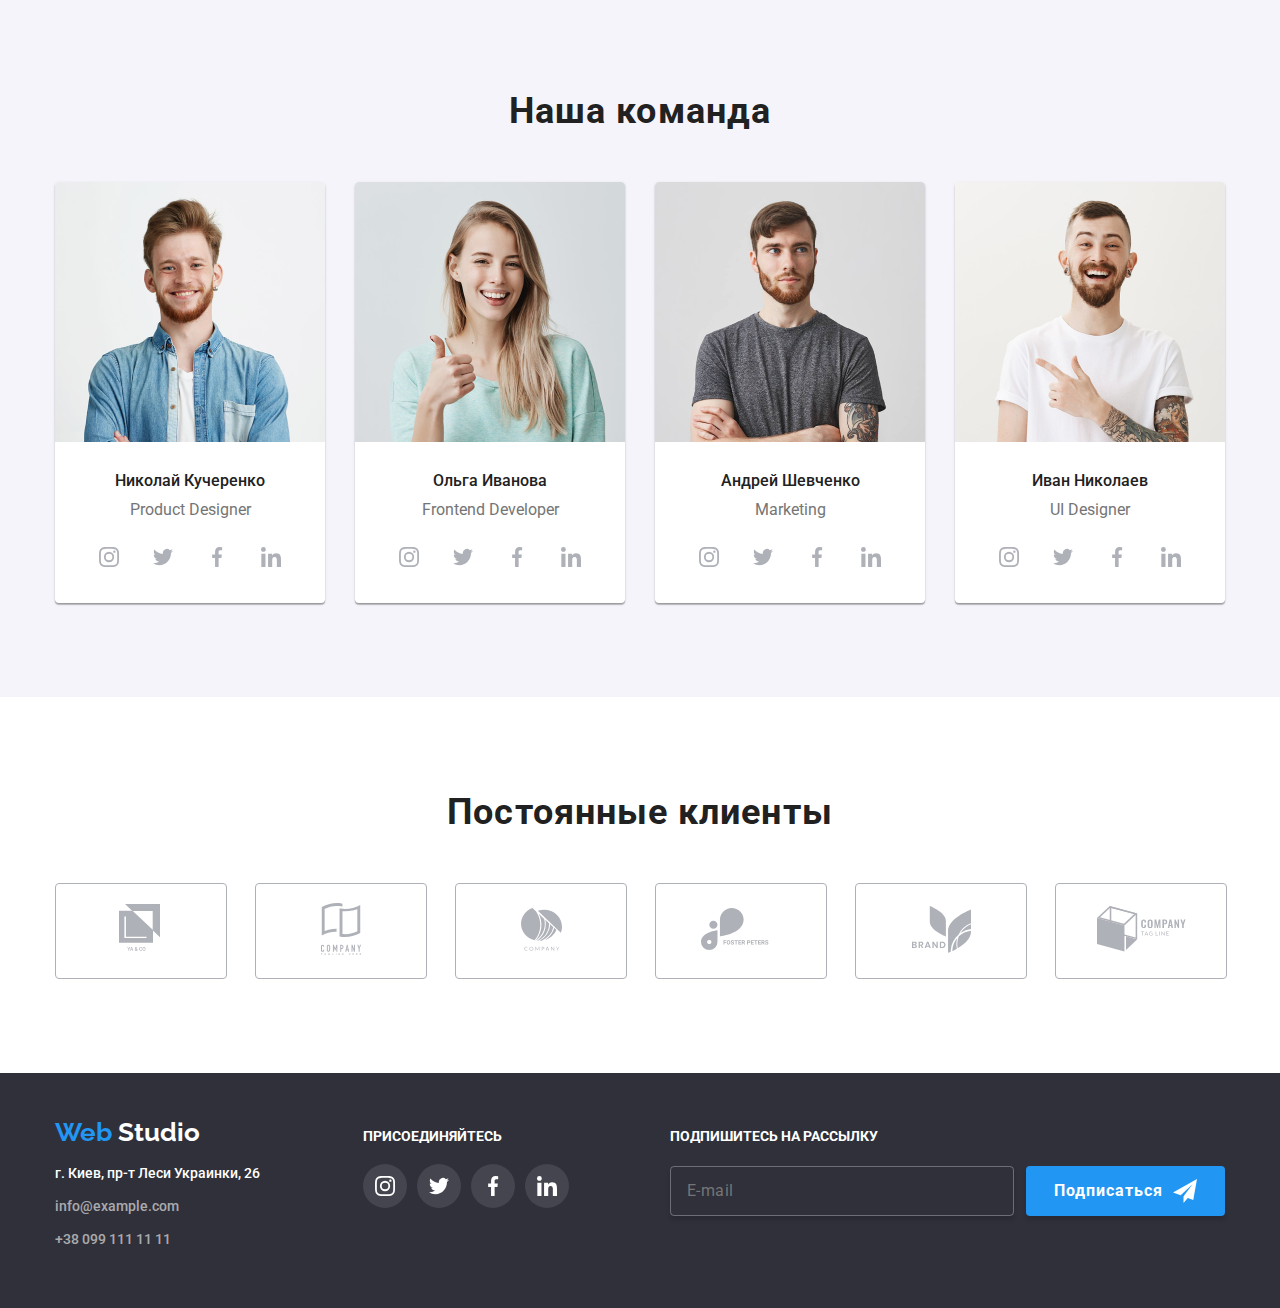
==== commit 22d80650: "hw-5-01.07.20" ====
--- a/index.html
+++ b/index.html
@@ -377,7 +377,25 @@
             </ul>
           </div>
           <div>
-            <p class="footer-list-item">Подпишитесь на рассылку</p>
+            <form action="" method="get">
+              <label class="footer-list-item" for="roma"
+                >Подпишитесь на рассылку</label
+              >
+              <div class="input-group">
+                <input
+                  id="mail-input"
+                  name="Emailinput"
+                  type="mail"
+                  placeholder="E-mail"
+                />
+                <button class="submit-button" type="submit">
+                  <a>Подписаться</a>
+                  <svg class="send-icon">
+                    <use href="./img/sprite.svg#icon-send"></use>
+                  </svg>
+                </button>
+              </div>
+            </form>
           </div>
         </div>
       </div>
--- a/css/styles.css
+++ b/css/styles.css
@@ -353,11 +353,15 @@
   color: var(--white-color);
 }
 .footer-contacts-list a {
-  color: var(--white-color);
+  color: rgba(255, 255, 255, 0.6);
   font-family: "Roboto", sans-serif;
   font-weight: 500;
   font-size: 14px;
   font-style: normal;
+  transition: color var(--transition-fuction);
+}
+.footer-contacts-list a:hover {
+  color: var(--main-color);
 }
 .footer-contacts-list li {
   color: var(--white-color);
@@ -366,9 +370,6 @@
   font-size: 14px;
   font-style: normal;
   padding-top: 17px;
-}
-.footer-contacts-list li:not(:first-child) a {
-  color: rgba(255, 255, 255, 0.6);
 }
 .footer-list-item {
   color: var(--white-color);
@@ -409,12 +410,14 @@
   padding: 0px 22px 0px;
   color: var(--title-color);
   transition: background var(--transition-fuction),
-    color var(--transition-fuction);
+    color var(--transition-fuction), box-shadow var(--transition-fuction);
 }
 .secondary-nav-listitem a:hover,
 .secondary-nav-listitem a:focus {
   background: var(--main-color);
   color: var(--white-color);
+  box-shadow: 0px 2px 2px rgba(0, 0, 0, 0.12), 0px 1px 2px rgba(0, 0, 0, 0.08),
+    0px 3px 1px rgba(0, 0, 0, 0.1);
 }
 .portfolio {
   padding: 94px 0px 94px;
@@ -436,10 +439,13 @@
 }
 .portfolio-listitem {
   display: inline-block;
-  position: relative;
   overflow: hidden;
   border: 1px solid #eeeeee;
   transition: box-shadow var(--transition-fuction);
+}
+.portfolio-listitem > div:first-child {
+  position: relative;
+  visibility: hidden;
 }
 .hover-text {
   background: rgba(33, 150, 243, 0.9);
@@ -454,6 +460,7 @@
   position: absolute;
   z-index: 0;
   transition: top var(--transition-fuction);
+  visibility: visible;
 }
 .portfolio-listitem:hover,
 .portfolio-listitem:focus {
@@ -487,4 +494,50 @@
 }
 .portfolio-listitem img {
   width: 100%;
-}
+  visibility: visible;
+}
+.submit-button {
+  font-family: Roboto;
+  font-weight: 700;
+  font-size: 16px;
+  line-height: 30px;
+  display: flex;
+  align-items: center;
+  text-align: center;
+  letter-spacing: 0.06em;
+  color: var(--white-color);
+  background: var(--main-color);
+  border: none;
+  border-radius: 4px;
+  padding: 10px 28px;
+  box-shadow: 0px 4px 4px rgba(0, 0, 0, 0.15);
+}
+.submit-button > a {
+  margin-right: 10px;
+  display: block;
+  cursor: pointer;
+}
+.send-icon {
+  width: 24px;
+  height: 24px;
+  fill: var(--white-color);
+}
+.input-group {
+  display: flex;
+  margin-top: 20px;
+}
+.input-group input {
+  margin-right: 12px;
+  background: none;
+  border: 1px solid rgba(255, 255, 255, 0.3);
+  border-radius: 4px;
+  width: 358px;
+  box-shadow: 0px 4px 4px rgba(0, 0, 0, 0.15);
+  font-family: Roboto;
+  font-weight: 400;
+  font-size: 16px;
+  line-height: 20px;
+  letter-spacing: 0.03em;
+  color: rgba(255, 255, 255, 0.6);
+  text-indent: 16px;
+}
